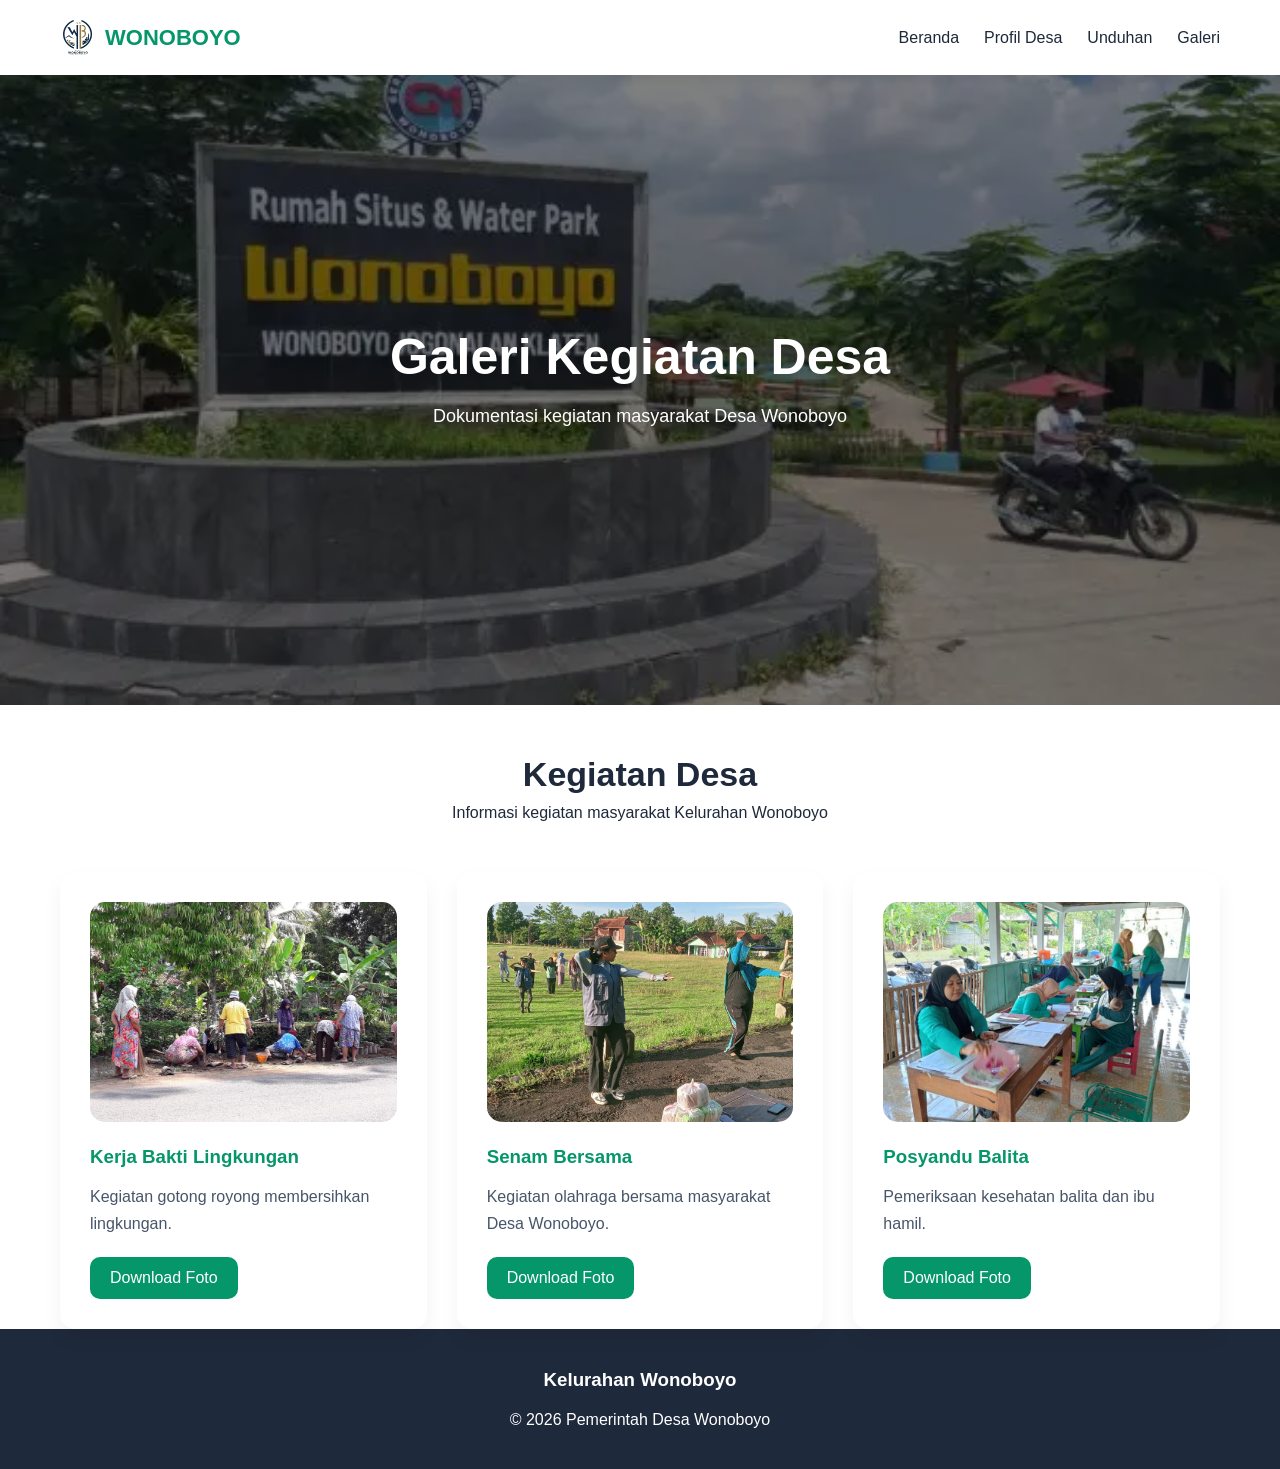
==== galeri.html @ 57221f3d "Add files via upload" ====
<!DOCTYPE html>
<html lang="id">

<head>

    <meta charset="UTF-8">

    <title>Galeri Kegiatan Desa Wonoboyo</title>

    <!-- CSS LOKAL -->
    <link rel="stylesheet" href="style.css">

    <!-- TANPA GOOGLE FONT & CLOUDFLARE -->
    <style>
        body {
            font-family: Arial, Helvetica, sans-serif;
        }
    </style>

</head>

<body>

<!-- =========================
     HEADER
========================= -->

<header>

    <div class="container nav-container">

        <a href="index.html"
           class="logo">

            <!-- LOGO KECIL -->

            <img src="gambar/WhatsApp_Image_2026-05-22_at_09.13.37__1_-removebg-preview.png"
                 class="logo-img"
                 alt="Logo Wonoboyo">

            <!-- NAMA -->

            <span>WONOBOYO</span>

        </a>

        <nav>

            <ul>

                <li><a href="index.html">Beranda</a></li>

                <li><a href="profil.html">Profil Desa</a></li>

                <li><a href="unduhan.html">Unduhan</a></li>

                <li><a href="galeri.html">Galeri</a></li>

            </ul>

        </nav>

    </div>

</header>

<!-- =========================
     HERO
========================= -->

<section class="hero"
         style="
         background:
         linear-gradient(rgba(0, 0, 0, 0.5),
         rgba(0, 0, 0, 0.5)),
         url('gambar/tol-solo-jogja-wonoboyo-klaten.jpg')
         center/cover no-repeat;">

    <div class="hero-content">

        <h1>Galeri Kegiatan Desa</h1>

        <p>
            Dokumentasi kegiatan masyarakat Desa Wonoboyo
        </p>


    </div>

</section>

<!-- =========================
     KEGIATAN DESA
========================= -->

<section class="container">

    <div class="section-header">

        <h2>Kegiatan Desa</h2>

        <p>
            Informasi kegiatan masyarakat Kelurahan Wonoboyo
        </p>

    </div>

    <div class="kegiatan-grid">

        <!-- CARD 1 -->

        <div class="kegiatan-card">

            <!-- FOTO -->

            <img src="gambar/sedang_1613448106_IMG-20210210-WA0046.jpg"
                 alt="Kerja Bakti Lingkungan">

            <div class="kegiatan-content">

                <h3>Kerja Bakti Lingkungan</h3>

                <p>
                    Kegiatan gotong royong membersihkan lingkungan.
                </p>

                <!-- DOWNLOAD FOTO -->

                <a href="gambar/sedang_1613448106_IMG-20210210-WA0046.jpg"
                   download
                   class="download-btn">

                    Download Foto

                </a>

            </div>

        </div>

        <!-- CARD 2 -->

        <div class="kegiatan-card">

            <img src="gambar/sedang_1737274536_enam4.jpeg"
                 alt="Senam Bersama">

            <div class="kegiatan-content">

                <h3>Senam Bersama</h3>

                <p>
                    Kegiatan olahraga bersama masyarakat Desa Wonoboyo.
                </p>

                <a href="gambar/sedang_1737274536_enam4.jpeg"
                   download
                   class="download-btn">

                    Download Foto

                </a>

            </div>

        </div>

        <!-- CARD 3 -->

        <div class="kegiatan-card">

            <img src="gambar/sedang_1760328485COYUDAN 1 POSYANDU.jpg"
                 alt="Posyandu Balita">

            <div class="kegiatan-content">

                <h3>Posyandu Balita</h3>

                <p>
                    Pemeriksaan kesehatan balita dan ibu hamil.
                </p>

                <a href="gambar/sedang_1760328485COYUDAN 1 POSYANDU.jpg"
                   download
                   class="download-btn">

                    Download Foto

                </a>

            </div>

        </div>

    </div>

</section>

<!-- =========================
     FOOTER
========================= -->

<footer>

    <h3>Kelurahan Wonoboyo</h3>

    <div class="footer-text">
        © 2026 Pemerintah Desa Wonoboyo
    </div>

</footer>

</body>
</html>
---- style.css ----
:root {
    --primary-color: #059669;
    --secondary-color: #10b981;
    --dark-color: #1e293b;
    --light-bg: #f8fafc;
    --white: #ffffff;
    --text-gray: #64748b;
}

* {
    margin: 0;
    padding: 0;
    box-sizing: border-box;
    font-family: Arial, Helvetica, sans-serif;
    scroll-behavior: smooth;
}

body {
    background-color: white;
    color: var(--dark-color);
    overflow-x: hidden;
}

.container {
    max-width: 1200px;
    margin: auto;
    padding: 0 20px;
}

/* =========================
   TOP BAR
========================= */

.top-bar {
    background: linear-gradient(to right, #d40000, #f7eb43, #15f800, #00ffdd);
    color: white;
    padding: 8px 0;
}

.top-bar-content {
    display: flex;
    align-items: center;
}

.marquee-container {
    overflow: hidden;
    flex: 1;
}

.marquee-text {
    display: inline-block;
    white-space: nowrap;
    animation: scroll-left 18s linear infinite;
}

@keyframes scroll-left {

    0% {
        transform: translateX(100%);
    }

    100% {
        transform: translateX(-100%);
    }
}

/* =========================
   HEADER
========================= */

header {
    background: white;
    padding: 20px 0;
    position: sticky;
    top: 0;
    z-index: 999;
    box-shadow: 0 4px 10px rgba(0,0,0,0.05);
}

.nav-container {
    display: flex;
    justify-content: space-between;
    align-items: center;
}

/* LOGO */

.logo {
    display: flex;
    align-items: center;
    gap: 10px;
    text-decoration: none;
    font-size: 22px;
    font-weight: 700;
    color: #059669;
}

.logo-img {
    width: 35px;
    height: 35px;
    object-fit: contain;
}

/* MENU */

nav ul {
    display: flex;
    list-style: none;
    gap: 25px;
}

nav a {
    text-decoration: none;
    color: var(--dark-color);
    font-weight: 500;
    transition: 0.3s;
}

nav a:hover,
nav a.active {
    color: var(--primary-color);
}

/* =========================
   HERO
========================= */

.hero {
    height: 70vh;
    position: relative;
    display: flex;
    justify-content: center;
    align-items: center;
    text-align: center;
}

.hero-overlay {
    position: absolute;
    inset: 0;
    background: rgba(0,0,0,0.6);
}

.hero-content {
    position: relative;
    color: white;
    z-index: 2;
}

.hero h1 {
    font-size: 50px;
    margin-bottom: 20px;
}

.hero p {
    font-size: 18px;
    margin-bottom: 25px;
}

.hero-btn {
    display: inline-block;
    padding: 14px 30px;
    background: var(--primary-color);
    color: white;
    border-radius: 50px;
    text-decoration: none;
    transition: 0.3s;
}

.hero-btn:hover {
    background: transparent;
    border: 2px solid white;
}

/* HERO GALERI */

.hero-galeri {
    height: 50vh;
    background:
    linear-gradient(rgba(0,0,0,0.5),
    rgba(0,0,0,0.5)),
    url('assets/img/galeri1.jpg');
    background-size: cover;
    background-position: center;
    display: flex;
    justify-content: center;
    align-items: center;
    text-align: center;
    color: white;
}

/* =========================
   SECTION
========================= */

section {
    padding: 80px 0;
    background: white;
}

.section-header {
    text-align: center;
    margin-top: 50px;
    margin-bottom: 50px;
}

.section-header h2 {
    font-size: 34px;
    margin-bottom: 10px;
}

/* =========================
   GRID
========================= */

.vm-grid,
.services-grid,
.kegiatan-grid,
.batas-grid {
    display: grid;
    gap: 30px;
}

.vm-grid,
.services-grid,
.kegiatan-grid {
    grid-template-columns: repeat(auto-fit,minmax(280px,1fr));
}

.batas-grid {
    grid-template-columns: repeat(auto-fit,minmax(250px,1fr));
}

/* =========================
   CARD
========================= */

.vm-card,
.service-card,
.kegiatan-card,
.batas-card {
    background: white;
    padding: 30px;
    border-radius: 15px;
    box-shadow: 0 10px 20px rgba(0,0,0,0.05);
    transition: 0.3s;
}

.vm-card:hover,
.service-card:hover,
.kegiatan-card:hover {
    transform: translateY(-8px);
}

/* FOTO */

.kegiatan-card img {
    width: 100%;
    height: 220px;
    object-fit: cover;
    border-radius: 15px;
}

/* KONTEN */

.kegiatan-content {
    padding-top: 20px;
}

.kegiatan-content h3 {
    margin-bottom: 15px;
    color: #059669;
}

.kegiatan-content p {
    color: #475569;
    line-height: 1.7;
    margin-bottom: 20px;
}

/* BUTTON */

.download-btn {
    display: inline-block;
    padding: 12px 20px;
    background: #059669;
    color: white;
    text-decoration: none;
    border-radius: 10px;
    transition: 0.3s;
}

.download-btn:hover {
    background: #047857;
}

/* =========================
   MAPS
========================= */

.maps {
    padding: 60px 20px;
    background: #f5f5f5;
    text-align: center;
}

.maps h2 {
    margin-bottom: 20px;
    font-size: 28px;
    color: #333;
}

.map-container {
    width: 100%;
    max-width: 1000px;
    margin: auto;
    border-radius: 15px;
    overflow: hidden;
    box-shadow: 0 4px 15px rgba(0,0,0,0.2);
}

.map-container iframe {
    width: 100%;
    height: 450px;
    border: none;
}

/* =========================
   SEJARAH / POTENSI
========================= */

.sejarah-wrapper {
    display: flex;
    align-items: center;
    gap: 30px;
    margin-top: 30px;
}

.sejarah-image,
.sejarah-text {
    flex: 1;
}

.potensi-img {
    width: 100%;
    border-radius: 20px;
    object-fit: cover;
    box-shadow: 0 4px 15px rgba(0,0,0,0.2);
}

.sejarah-box {
    background: white;
    padding: 30px;
    border-radius: 15px;
    box-shadow: 0 5px 15px rgba(0,0,0,0.05);
    line-height: 1.8;
}

/* =========================
   FOOTER
========================= */

footer {
    background: var(--dark-color);
    color: white;
    text-align: center;
    padding: 40px 20px;
}

.footer-text {
    margin-top: 20px;
}

/* =========================
   RESPONSIVE
========================= */

@media screen and (max-width: 900px) {

    .nav-container {
        flex-direction: column;
        gap: 15px;
    }

    nav ul {
        flex-direction: column;
        align-items: center;
        gap: 12px;
    }

    .hero {
        height: 60vh;
        padding: 20px;
    }

    .hero h1 {
        font-size: 32px;
        line-height: 1.3;
    }

    .hero p {
        font-size: 16px;
    }

    .hero-btn {
        padding: 12px 24px;
        font-size: 14px;
    }

    section {
        padding: 50px 15px;
    }

    .section-header h2 {
        font-size: 28px;
    }

    .vm-grid,
    .services-grid,
    .kegiatan-grid,
    .batas-grid {
        grid-template-columns: 1fr;
    }

    .vm-card,
    .service-card,
    .kegiatan-card,
    .batas-card {
        padding: 20px;
    }

    .kegiatan-card img,
    .potensi-img {
        height: 250px;
    }

    .sejarah-wrapper {
        flex-direction: column;
    }

    .sejarah-image,
    .sejarah-text {
        width: 100%;
    }

    .map-container iframe {
        height: 300px;
    }

    footer {
        padding: 30px 15px;
    }

    .logo {
        font-size: 18px;
    }

    .logo-img {
        width: 30px;
        height: 30px;
    }

    .marquee-text {
        font-size: 14px;
    }
}
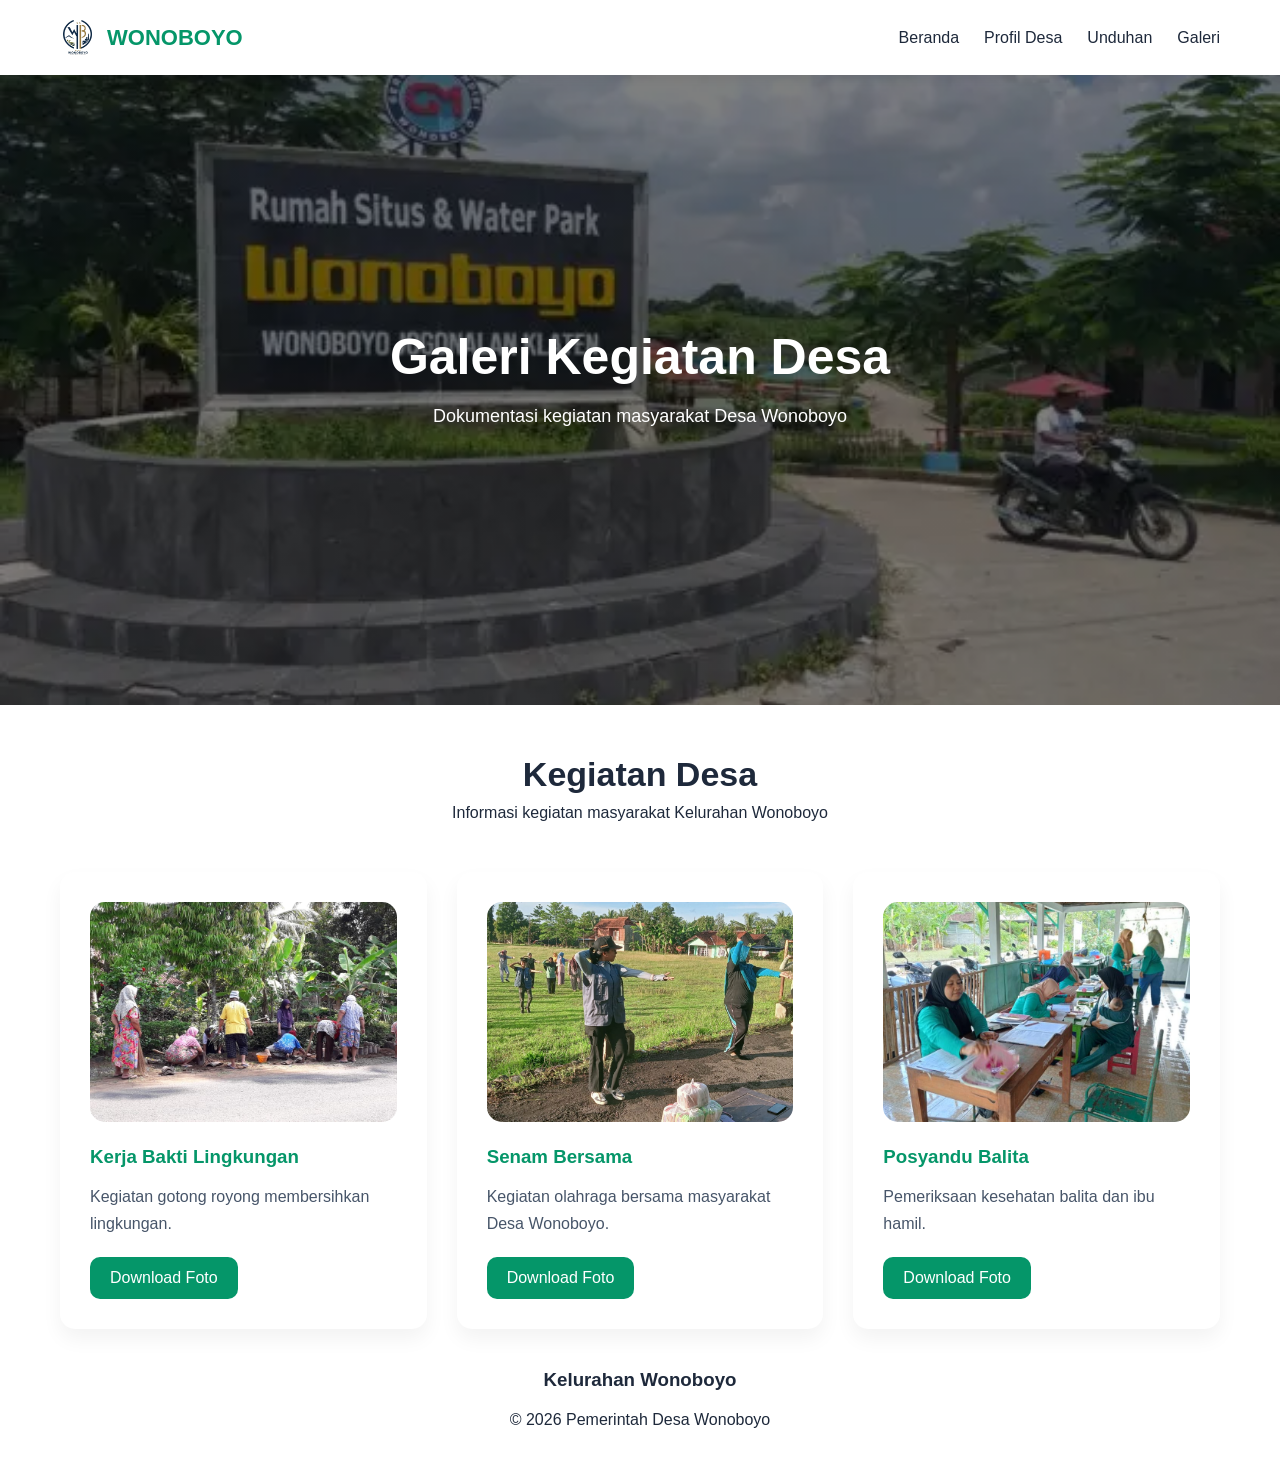
==== commit 69a2cb8b: "Update galeri.html" ====
--- a/galeri.html
+++ b/galeri.html
@@ -6,6 +6,15 @@
     <meta charset="UTF-8">
 
     <title>Galeri Kegiatan Desa Wonoboyo</title>
+
+    <!-- ICON WEBSITE -->
+    <link rel="shortcut icon"
+          href="gambar/WhatsApp_Image_2026-05-22_at_09.13.37__1_-removebg-preview.png"
+          type="image/png">
+
+    <link rel="icon"
+          href="gambar/WhatsApp_Image_2026-05-22_at_09.13.37__1_-removebg-preview.png"
+          type="image/png">
 
     <!-- CSS LOKAL -->
     <link rel="stylesheet" href="style.css">
@@ -84,7 +93,6 @@
             Dokumentasi kegiatan masyarakat Desa Wonoboyo
         </p>
 
-
     </div>
 
 </section>
@@ -111,8 +119,6 @@
 
         <div class="kegiatan-card">
 
-            <!-- FOTO -->
-
             <img src="gambar/sedang_1613448106_IMG-20210210-WA0046.jpg"
                  alt="Kerja Bakti Lingkungan">
 
@@ -124,8 +130,6 @@
                     Kegiatan gotong royong membersihkan lingkungan.
                 </p>
 
-                <!-- DOWNLOAD FOTO -->
-
                 <a href="gambar/sedang_1613448106_IMG-20210210-WA0046.jpg"
                    download
                    class="download-btn">
@@ -211,4 +215,4 @@
 </footer>
 
 </body>
-</html>+</html>
--- a/style.css
+++ b/style.css
@@ -2,7 +2,7 @@
     --primary-color: #059669;
     --secondary-color: #10b981;
     --dark-color: #1e293b;
-    --light-bg: #f8fafc;
+    --white-bg: #ffffff;
     --white: #ffffff;
     --text-gray: #64748b;
 }
@@ -16,7 +16,7 @@
 }
 
 body {
-    background-color: white;
+    background: #ffffff;
     color: var(--dark-color);
     overflow-x: hidden;
 }
@@ -69,7 +69,7 @@
 ========================= */
 
 header {
-    background: white;
+    background: #ffffff;
     padding: 20px 0;
     position: sticky;
     top: 0;
@@ -194,7 +194,7 @@
 
 section {
     padding: 80px 0;
-    background: white;
+    background: #ffffff;
 }
 
 .section-header {
@@ -238,7 +238,7 @@
 .service-card,
 .kegiatan-card,
 .batas-card {
-    background: white;
+    background: #ffffff;
     padding: 30px;
     border-radius: 15px;
     box-shadow: 0 10px 20px rgba(0,0,0,0.05);
@@ -299,7 +299,7 @@
 
 .maps {
     padding: 60px 20px;
-    background: #f5f5f5;
+    background: #ffffff;
     text-align: center;
 }
 
@@ -348,7 +348,7 @@
 }
 
 .sejarah-box {
-    background: white;
+    background: #ffffff;
     padding: 30px;
     border-radius: 15px;
     box-shadow: 0 5px 15px rgba(0,0,0,0.05);
@@ -360,8 +360,8 @@
 ========================= */
 
 footer {
-    background: var(--dark-color);
-    color: white;
+    background: #ffffff;
+    color: var(--dark-color);
     text-align: center;
     padding: 40px 20px;
 }
@@ -462,4 +462,13 @@
     .marquee-text {
         font-size: 14px;
     }
-}+}
+.logo {
+    display: flex;
+    align-items: center;
+    gap: 12px;
+    text-decoration: none;
+    font-size: 22px;
+    font-weight: bold;
+    color: #059669;
+}
